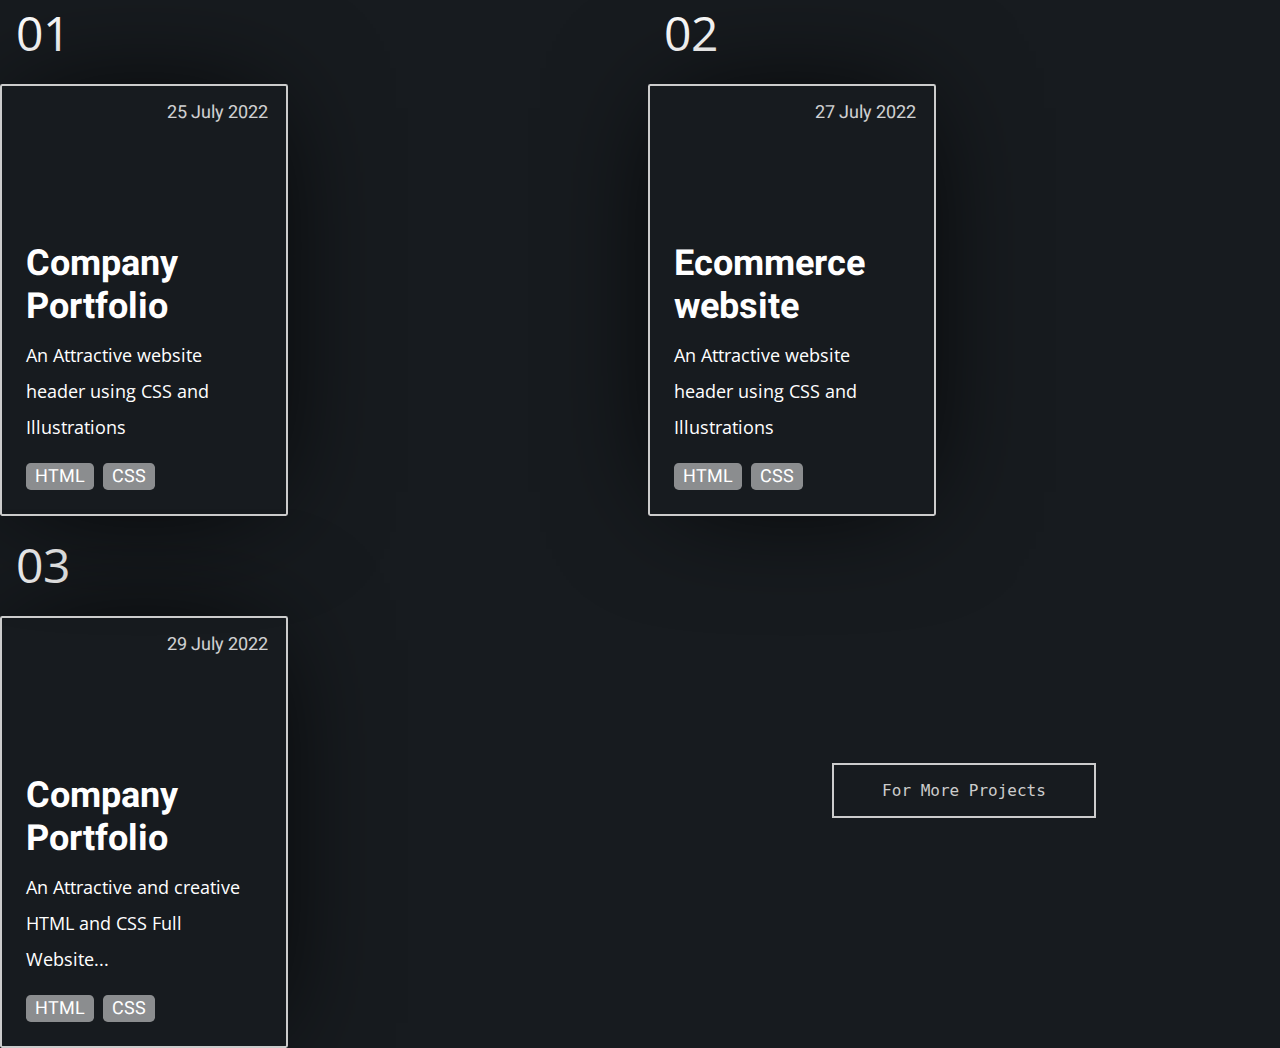
==== projects.html @ e1e968a3 "Initial Commit" ====
<!DOCTYPE html>
<html lang="en">
<head>
    <meta charset="UTF-8">
    <meta http-equiv="X-UA-Compatible" content="IE=edge">
    <meta name="viewport" content="width=device-width, initial-scale=1.0">
    <title>Nikhil</title>
    <link rel="stylesheet" href="./style.css">
    <link rel="stylesheet" href="https://cdnjs.cloudflare.com/ajax/libs/font-awesome/4.7.0/css/font-awesome.min.css">
</head>
<body>
    <main>
        <section class="cards-wrapper">
            <div class="card-grid-space">
              <div class="num">01</div>
              <a class="card" href="https://codewithfaraz.com/content/16/amazing-pure-css-squid-game-loaders-using-html-and-css" style="--bg-img: #000">
                <div>
                  <h1>Company Portfolio</h1>
                  <p>An Attractive website header using CSS and Illustrations</p>
                  <div class="date">25 July 2022</div>
                  <div class="tags">
                    <div class="tag">HTML</div>
                    <div class="tag">CSS</div>
                  </div>
                </div>
              </a>
            </div>
            <div class="card-grid-space">
              <div class="num">02</div>
              <a class="card" href="https://codewithfaraz.com/content/2/glowing-pulse-search-bar-using-html-and-pure-css" style="--bg-img: #000">
                <div>
                  <h1>Ecommerce website</h1>
                  <p>An Attractive website header using CSS and Illustrations</p>
                  <div class="date">27 July 2022</div>
                  <div class="tags">
                    <div class="tag">HTML</div>
                    <div class="tag">CSS</div>
                  </div>
                </div>
              </a>
            </div>
            <div class="card-grid-space">
              <div class="num">03</div>
              <a class="card" href="https://codewithfaraz.com/content/1/create-a-digital-clock-using-html-css-and-javascript" style="--bg-img: #000">
                <div>
                  <h1>Company Portfolio</h1>
                  <p>An Attractive and creative HTML and CSS Full Website... </p>
                  <div class="date">29 July 2022</div>
                  <div class="tags">
                    <div class="tag">HTML</div>
                    <div class="tag">CSS</div>
                  </div>
                </div>
              </a>
            </div>
            <div class="more-btn"> <button> For More Projects </button></div>
          </section>
    </main>
</body>
</html>
---- style.css ----
@import url('https://fonts.googleapis.com/css?family=Heebo:400,700|Open+Sans:400,700');

:root {
  --color: #171B1F;
  --transition-time: 0.5s;
}

* {
  box-sizing: border-box;
}

body {
  margin: 0;
  font-family: 'Open Sans';
  background: #171B1F;
  color: #fff;
}

a {
  color: inherit;
}

.main-container {  display: grid;
    grid-template-columns: 1fr 2fr;
    grid-template-rows: 1fr 1fr;
    gap: 0px 0px;
    grid-auto-flow: row;
    grid-template-areas:
      "Sidebar right-up"
      "Sidebar right-down";
    padding-top: 6rem;
    padding-left: 4rem;
    padding-right: 4rem;
  }
  
  .Sidebar { 
    grid-area: Sidebar; 
    padding: 2rem;
    margin-right: 3rem;
    }

.user-name{
    font-family: 'Monospace', Courier, monospace;
    font-size: 4em ;
    font-weight: 800;
    color: #fff;
    padding-bottom: 3rem;
    
}
.user-title{
    font-family: 'Monospace', Courier, monospace;
    font-size: 2em ;
    font-weight: 600;
    color: #fff;
    padding-bottom: 1rem;
}

.user-deatils{
    font-family: 'Monospace', Courier, monospace;
    font-size: 1em ;
    font-weight: 400;
    color: #fff;
    line-height: 2sem;
    padding-bottom: 3rem;
}

.user-contact{
    display: flex;
    justify-content: center;
}
.user-contact button{
    padding: 1rem 3rem;
    border: 2px solid #ccc;
    background-color: rgba(0,0,0,var(--bg-filter-opacity));
    font-family: 'Monospace', Courier, monospace;
    font-size: 1.5em;
    color: #ccc;
    transition: all, var(--transition-time);
}
.user-contact button:hover{
    transform: rotate(0);
    background: #fff;
    color: var(--color);
    font-weight: 700;
    cursor: pointer;
}

  
  .right-up { 
    grid-area: right-up; 
    padding-top: 4rem;
}
.right-up h1{
    font-family: 'Monospace', Courier, monospace;
    font-size: 2em ;
    font-weight: 300;
    color: #fff;
    margin-top: 4rem;
    margin-bottom: 1rem;
}
  
  .right-down { 
    grid-area: right-down;  
}
.right-down h1{
    font-family: 'Monospace', Courier, monospace;
    font-size: 2em ;
    font-weight: 300;
    color: #fff;
    margin-top: 4rem;
    margin-bottom: 1rem;
    
}

.github-container{
    display: flex;
    
}
.github-container button{
    padding: 4rem;
    border: 2px solid #ccc;
    background-color: rgba(0,0,0,var(--bg-filter-opacity));
    font-family: 'Monospace', Courier, monospace;
    font-size: 1.5em;
    color: #ccc;
    transition: all, var(--transition-time);
    
}
.github-container button:hover{
    transform: rotate(0);
    background: #fff;
    color: var(--color);
    font-weight: 700;
    cursor: pointer;
}
  

.cards-wrapper {
  display: grid;
  justify-content: center;
  align-items: center;
  grid-template-columns: 1fr 1fr 1fr;
  grid-gap: 1rem;
}

.card {
  font-family: 'Heebo';
  --bg-filter-opacity: 0.5;
  background-image: linear-gradient(rgba(0,0,0,var(--bg-filter-opacity)),rgba(0,0,0,var(--bg-filter-opacity))), var(--bg-img);
  height: 18em;
  width: 12em;
  font-size: 1.5em;
  color: white;
  border-radius: 0.1em;
  padding: 1em;
  display: flex;
  align-items: flex-end;
  background-size: cover;
  background-position: center;
  box-shadow: 0 0 5em -1em black;
  transition: all, var(--transition-time);
  position: relative;
  overflow: hidden;
  border: 2px solid #ccc;
  text-decoration: none;
}

.card:hover {
  transform: rotate(0);
}

.card h1 {
  margin: 0;
  font-size: 1.5em;
  line-height: 1.2em;
}

.card p {
  font-size: 0.75em;
  font-family: 'Open Sans';
  margin-top: 0.5em;
  line-height: 2em;
}

.card .tags {
  display: flex;
}

.card .tags .tag {
  font-size: 0.75em;
  background: rgba(255,255,255,0.5);
  border-radius: 0.3rem;
  padding: 0 0.5em;
  margin-right: 0.5em;
  line-height: 1.5em;
  transition: all, var(--transition-time);
}

.card:hover .tags .tag {
  background: var(--color);
  color: white;
}

.card .date {
  position: absolute;
  top: 0;
  right: 0;
  font-size: 0.75em;
  padding: 1em;
  line-height: 1em;
  opacity: .8;
}

.card:before, .card:after {
  content: '';
  transform: scale(0);
  transform-origin: top left;
  border-radius: 50%;
  position: absolute;
  left: -50%;
  top: -50%;
  z-index: -5;
  transition: all, var(--transition-time);
  transition-timing-function: ease-in-out;
}

.card:before {
  background: #ddd;
  width: 250%;
  height: 250%;
}

.card:after {
  background: white;
  width: 200%;
  height: 200%;
}

.card:hover {
  color: var(--color);
}

.card:hover:before, .card:hover:after {
  transform: scale(1);
}

.card-grid-space .num {
  font-size: 3em;
  margin-bottom: 1.2rem;
  margin-left: 1rem;
  color: white;
}

.info {
  font-size: 1.2em;
  display: flex;
  padding: 1em 3em;
  height: 3em;
}

.info img {
  height: 3em;
  margin-right: 0.5em;
}

.info h1 {
  font-size: 1em;
  font-weight: normal;
}

.more-btn{
    display: flex;
    justify-content: center;
}
.more-btn button{
        padding: 1rem 3rem;
        border: 2px solid #ccc;
        background-color: rgba(0,0,0,var(--bg-filter-opacity));
        font-family: 'Monospace', Courier, monospace;
        font-size: 1em;
        color: #ccc;
        transition: all, var(--transition-time);
}

.more-btn button:hover{
    transform: rotate(0);
    background: #fff;
    color: var(--color);
    font-weight: 700;
    cursor: pointer;
}

/* MEDIA QUERIES */
@media screen and (max-width: 1285px) {
  .cards-wrapper {
    grid-template-columns: 1fr 1fr;
  }
}

@media screen and (max-width: 900px) {
  .cards-wrapper {
    grid-template-columns: 1fr;
  }
  .info {
    justify-content: center;
  }
  .card-grid-space .num {
    margin-left: 0;
    text-align: center;
  }
}

@media screen and (max-width: 500px) {
  .cards-wrapper {
    padding: 4rem 2rem;
  }
  .card {
    max-width: calc(100vw - 4rem);
  }
}

@media screen and (max-width: 450px) {
  .info {
    display: block;
    text-align: center;
  }
  .info h1 {
    margin: 0;
  }
}
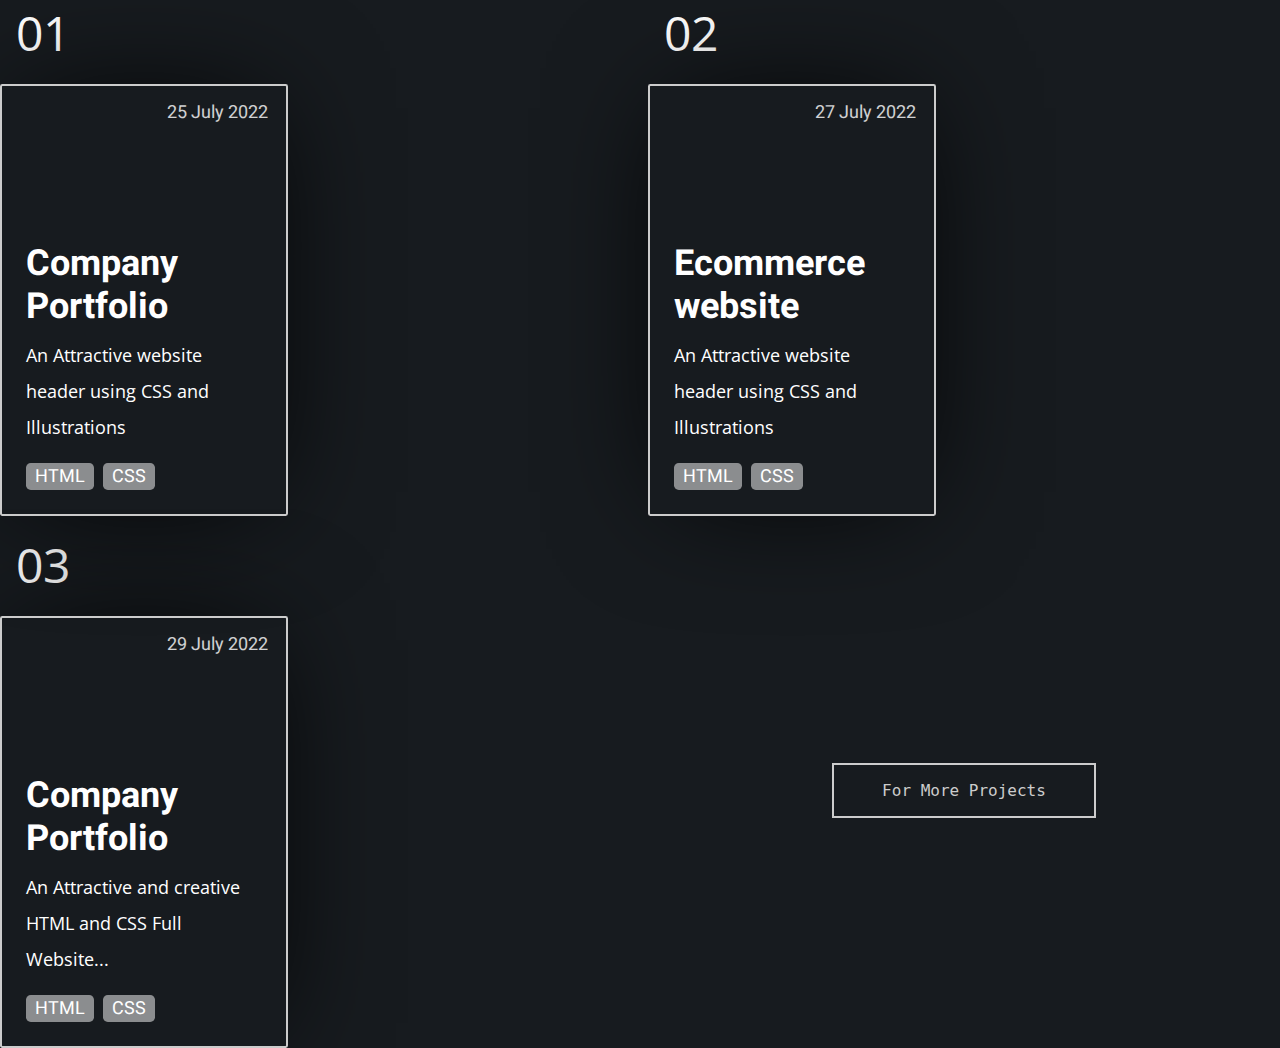
==== commit d3a3fe3b: "Change the links of projects" ====
--- a/projects.html
+++ b/projects.html
@@ -13,7 +13,7 @@
         <section class="cards-wrapper">
             <div class="card-grid-space">
               <div class="num">01</div>
-              <a class="card" href="https://codewithfaraz.com/content/16/amazing-pure-css-squid-game-loaders-using-html-and-css" style="--bg-img: #000">
+              <a class="card" href="https://codecolt-project4.netlify.app" style="--bg-img: #000">
                 <div>
                   <h1>Company Portfolio</h1>
                   <p>An Attractive website header using CSS and Illustrations</p>
@@ -27,7 +27,7 @@
             </div>
             <div class="card-grid-space">
               <div class="num">02</div>
-              <a class="card" href="https://codewithfaraz.com/content/2/glowing-pulse-search-bar-using-html-and-pure-css" style="--bg-img: #000">
+              <a class="card" href="https://coldcolt-project7.netlify.app" style="--bg-img: #000">
                 <div>
                   <h1>Ecommerce website</h1>
                   <p>An Attractive website header using CSS and Illustrations</p>
@@ -41,7 +41,7 @@
             </div>
             <div class="card-grid-space">
               <div class="num">03</div>
-              <a class="card" href="https://codewithfaraz.com/content/1/create-a-digital-clock-using-html-css-and-javascript" style="--bg-img: #000">
+              <a class="card" href="https://coldcolt-project9.netlify.app" style="--bg-img: #000">
                 <div>
                   <h1>Company Portfolio</h1>
                   <p>An Attractive and creative HTML and CSS Full Website... </p>
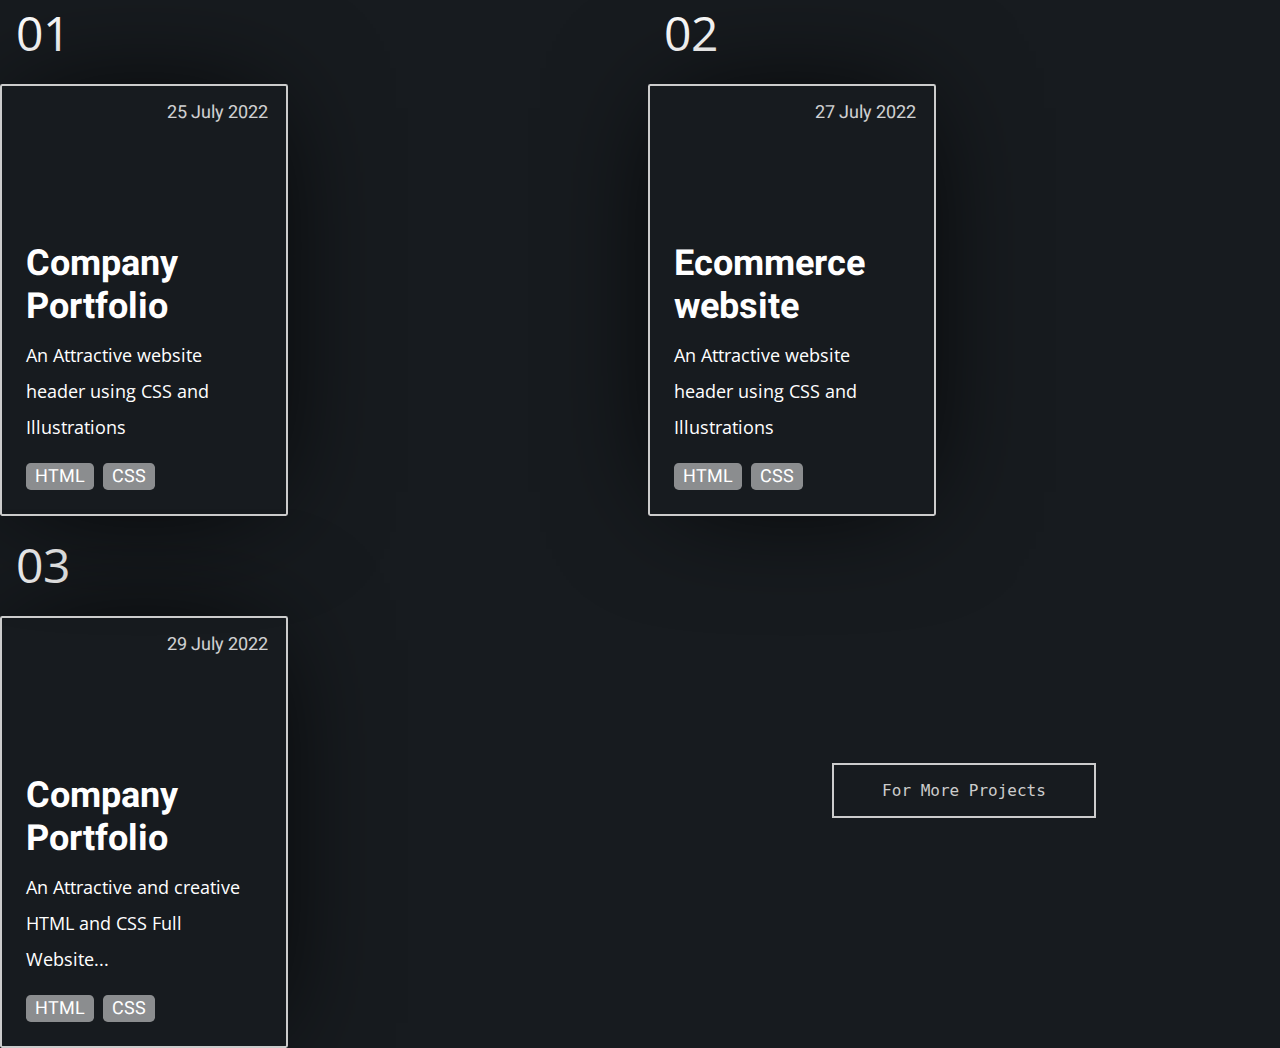
==== commit 2098da40: "add more projects link" ====
--- a/projects.html
+++ b/projects.html
@@ -53,7 +53,9 @@
                 </div>
               </a>
             </div>
-            <div class="more-btn"> <button> For More Projects </button></div>
+            <div class="more-btn"> 
+                <a href="./projects.html"><button> For More Projects </button></div></a>
+                
           </section>
     </main>
 </body>
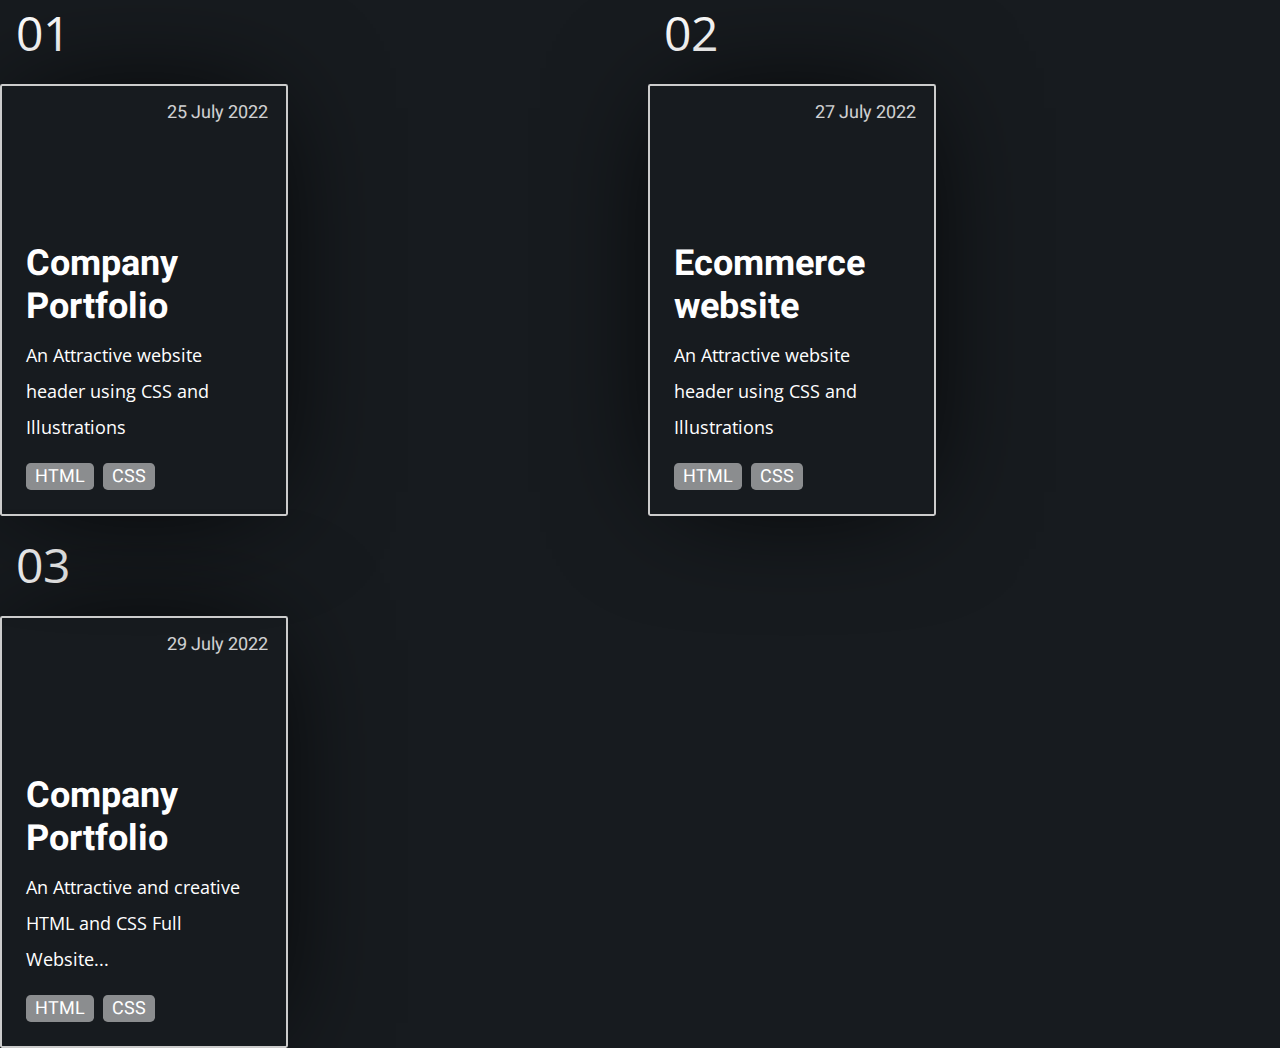
==== commit 73e85b05: "add more projects link" ====
--- a/projects.html
+++ b/projects.html
@@ -53,9 +53,6 @@
                 </div>
               </a>
             </div>
-            <div class="more-btn"> 
-                <a href="./projects.html"><button> For More Projects </button></div></a>
-                
           </section>
     </main>
 </body>
